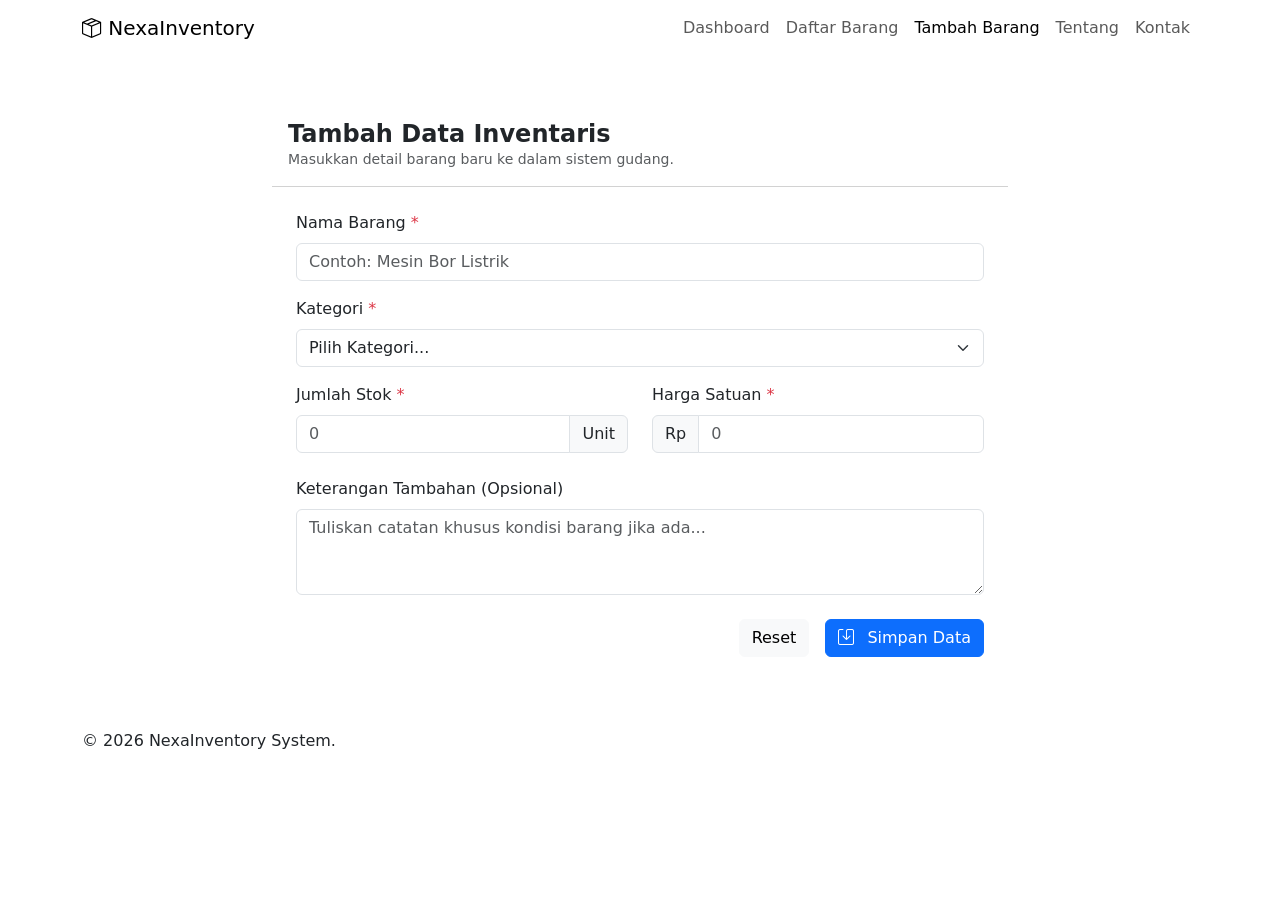
==== add-item.html @ 8f4d726e "Merge pull request #1 from Ihsanurdin/main menambahkan add-item.html dan items.html" ====
<!DOCTYPE html>
<html lang="id">
<head>
    <meta charset="UTF-8">
    <meta name="viewport" content="width=device-width, initial-scale=1.0">
    <title>Tambah Barang - Sistem Inventaris</title>
    <link href="https://cdn.jsdelivr.net/npm/bootstrap@5.3.2/dist/css/bootstrap.min.css" rel="stylesheet">
    <link rel="stylesheet" href="https://cdn.jsdelivr.net/npm/bootstrap-icons@1.11.1/font/bootstrap-icons.css">
    <link rel="stylesheet" href="css/style.css">
</head>
<body>

    <!-- Navbar -->
    <nav class="navbar navbar-expand-lg sticky-top">
        <div class="container">
            <a class="navbar-brand" href="index.html">
                <i class="bi bi-box-seam text-indigo"></i> NexaInventory
            </a>
            <button class="navbar-toggler" type="button" data-bs-toggle="collapse" data-bs-target="#navbarNav">
                <span class="navbar-toggler-icon"></span>
            </button>
            <div class="collapse navbar-collapse" id="navbarNav">
                <ul class="navbar-nav ms-auto">
                    <li class="nav-item">
                        <a class="nav-link" href="index.html">Dashboard</a>
                    </li>
                    <li class="nav-item">
                        <a class="nav-link" href="items.html">Daftar Barang</a>
                    </li>
                    <li class="nav-item">
                        <a class="nav-link active" href="add-item.html">Tambah Barang</a>
                    </li>
                    <li class="nav-item">
                        <a class="nav-link" href="about.html">Tentang</a>
                    </li>
                    <li class="nav-item">
                        <a class="nav-link" href="contact.html">Kontak</a>
                    </li>
                </ul>
            </div>
        </div>
    </nav>

    <!-- Main Content -->
    <main class="container my-5 animate-fade-in">
        <div class="row justify-content-center">
            <div class="col-md-8">
                
                <!-- JS Alert Container -->
                <div id="alertContainer"></div>

                <div class="card border-0">
                    <div class="card-header bg-transparent py-3">
                        <h4 class="mb-0 fw-bold">Tambah Data Inventaris</h4>
                        <p class="text-muted mb-0 small">Masukkan detail barang baru ke dalam sistem gudang.</p>
                    </div>
                    <div class="card-body p-4">
                        <!-- ELEMEN HTML: FORM -->
                        <form id="addItemForm" novalidate>
                            <div class="mb-3">
                                <label for="itemName" class="form-label">Nama Barang <span class="text-danger">*</span></label>
                                <input type="text" class="form-control" id="itemName" placeholder="Contoh: Mesin Bor Listrik">
                            </div>
                            
                            <div class="mb-3">
                                <label for="itemCategory" class="form-label">Kategori <span class="text-danger">*</span></label>
                                <select class="form-select" id="itemCategory">
                                    <option value="" selected disabled>Pilih Kategori...</option>
                                    <option value="Elektronik">Elektronik</option>
                                    <option value="Perabotan">Perabotan</option>
                                    <option value="Perkakas">Perkakas</option>
                                    <option value="Lainnya">Lainnya</option>
                                </select>
                            </div>

                            <div class="row mb-4">
                                <div class="col-md-6">
                                    <label for="itemStock" class="form-label">Jumlah Stok <span class="text-danger">*</span></label>
                                    <div class="input-group">
                                        <input type="number" class="form-control" id="itemStock" placeholder="0" min="0">
                                        <span class="input-group-text">Unit</span>
                                    </div>
                                </div>
                                <div class="col-md-6">
                                    <label for="itemPrice" class="form-label">Harga Satuan <span class="text-danger">*</span></label>
                                    <div class="input-group">
                                        <span class="input-group-text">Rp</span>
                                        <input type="number" class="form-control" id="itemPrice" placeholder="0" min="1">
                                    </div>
                                </div>
                            </div>
                            
                            <div class="mb-4">
                                <label for="itemNotes" class="form-label">Keterangan Tambahan (Opsional)</label>
                                <textarea class="form-control" id="itemNotes" rows="3" placeholder="Tuliskan catatan khusus kondisi barang jika ada..."></textarea>
                            </div>

                            <div class="d-grid gap-2 d-md-flex justify-content-md-end">
                                <button type="reset" class="btn btn-light me-md-2">Reset</button>
                                <button type="submit" class="btn btn-primary"><i class="bi bi-save me-2"></i> Simpan Data</button>
                            </div>
                        </form>
                    </div>
                </div>
            </div>
        </div>
    </main>

    <!-- Footer -->
    <footer>
        <div class="container">
            <p class="mb-0">© 2026 NexaInventory System.</p>
        </div>
    </footer>

    <script src="https://cdn.jsdelivr.net/npm/bootstrap@5.3.2/dist/js/bootstrap.bundle.min.js"></script>
    <script src="js/script.js"></script>
</body>
</html>
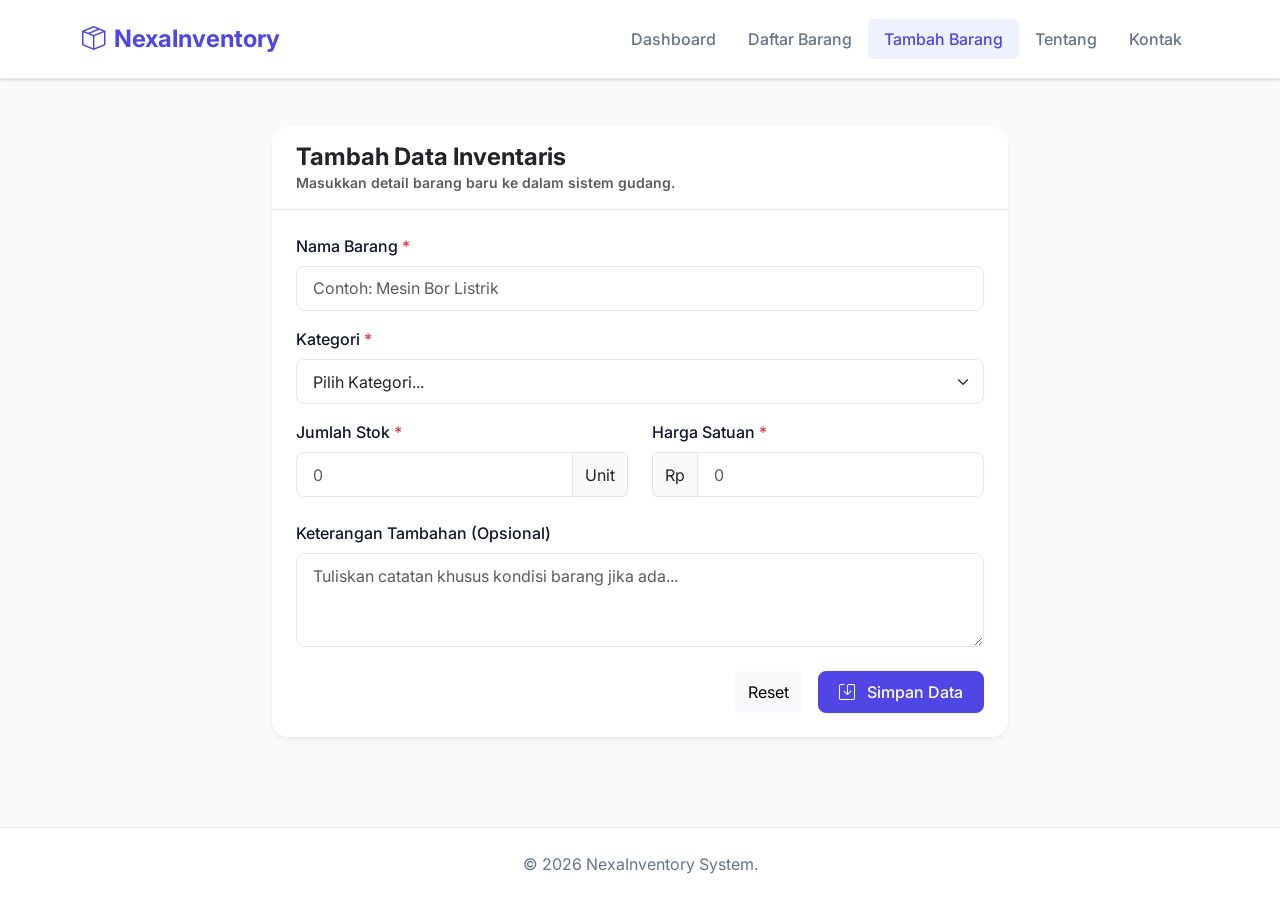
==== commit 3e122ac4: "fix bug" ====
--- a/add-item.html
+++ b/add-item.html
@@ -43,12 +43,10 @@
 
     <!-- Main Content -->
     <main class="container my-5 animate-fade-in">
+        <!-- JS Alert Container -->
+        <div id="alertContainer"></div>
         <div class="row justify-content-center">
             <div class="col-md-8">
-                
-                <!-- JS Alert Container -->
-                <div id="alertContainer"></div>
-
                 <div class="card border-0">
                     <div class="card-header bg-transparent py-3">
                         <h4 class="mb-0 fw-bold">Tambah Data Inventaris</h4>
--- a/css/style.css
+++ b/css/style.css
@@ -0,0 +1,266 @@
+/* Google Fonts: Inter */
+@import url('https://fonts.googleapis.com/css2?family=Inter:wght@300;400;500;600;700&display=swap');
+
+:root {
+  --primary-color: #4F46E5; /* Indigo */
+  --primary-hover: #4338CA;
+  --bg-color: #F8FAFC; /* Slate 50 */
+  --card-bg: #FFFFFF;
+  --text-main: #0F172A; /* Slate 900 */
+  --text-muted: #64748B; /* Slate 500 */
+  --border-color: #E2E8F0;
+  --success: #10B981;
+  --danger: #EF4444;
+}
+
+body {
+  font-family: 'Inter', sans-serif;
+  background-color: var(--bg-color);
+  color: var(--text-main);
+  min-height: 100vh;
+  display: flex;
+  flex-direction: column;
+}
+
+/* Navbar Customization */
+.navbar {
+  background-color: var(--card-bg) !important;
+  box-shadow: 0 1px 3px 0 rgba(0, 0, 0, 0.1), 0 1px 2px 0 rgba(0, 0, 0, 0.06);
+  border-bottom: 1px solid var(--border-color);
+  padding: 1rem 0;
+}
+
+.navbar-brand {
+  font-weight: 700;
+  color: var(--primary-color) !important;
+  font-size: 1.5rem;
+  display: flex;
+  align-items: center;
+  gap: 0.5rem;
+}
+
+.nav-link {
+  font-weight: 500;
+  color: var(--text-muted) !important;
+  transition: all 0.3s ease;
+  padding: 0.5rem 1rem !important;
+  border-radius: 0.375rem;
+}
+
+.nav-link:hover, .nav-link.active {
+  color: var(--primary-color) !important;
+  background-color: #EEF2FF;
+}
+
+/* Card Styling for glass/modern feel */
+.card {
+  border: 1px solid var(--border-color);
+  border-radius: 1rem;
+  box-shadow: 0 4px 6px -1px rgba(0, 0, 0, 0.05), 0 2px 4px -1px rgba(0, 0, 0, 0.03);
+  background-color: var(--card-bg);
+  transition: transform 0.2s ease, box-shadow 0.2s ease;
+  overflow: hidden;
+}
+
+.card:hover {
+  transform: translateY(-2px);
+  box-shadow: 0 10px 15px -3px rgba(0, 0, 0, 0.1), 0 4px 6px -2px rgba(0, 0, 0, 0.05);
+}
+
+.card-header {
+  background-color: transparent;
+  border-bottom: 1px solid var(--border-color);
+  font-weight: 600;
+  padding: 1.25rem 1.5rem;
+}
+
+/* Button Customization */
+.btn-primary {
+  background-color: var(--primary-color);
+  border-color: var(--primary-color);
+  font-weight: 500;
+  padding: 0.5rem 1.25rem;
+  border-radius: 0.5rem;
+  box-shadow: 0 1px 2px 0 rgba(0, 0, 0, 0.05);
+  transition: all 0.2s;
+}
+
+.btn-primary:hover {
+  background-color: var(--primary-hover);
+  border-color: var(--primary-hover);
+  transform: translateY(-1px);
+}
+
+/* Table Customization */
+.table {
+  color: var(--text-main);
+  margin-bottom: 0;
+}
+.table th {
+  background-color: #F1F5F9;
+  font-weight: 600;
+  text-transform: uppercase;
+  font-size: 0.75rem;
+  letter-spacing: 0.05em;
+  color: var(--text-muted);
+  border-bottom: none;
+  padding: 1rem;
+}
+.table td {
+  padding: 1rem;
+  vertical-align: middle;
+  border-bottom: 1px solid var(--border-color);
+}
+.table tbody tr {
+  transition: background-color 0.2s;
+}
+.table tbody tr:hover {
+  background-color: #F8FAFC;
+}
+
+/* Badge Status */
+.badge {
+  padding: 0.4em 0.8em;
+  border-radius: 9999px;
+  font-weight: 500;
+}
+.badge-success { background-color: #D1FAE5; color: #065F46; }
+.badge-warning { background-color: #FEF3C7; color: #92400E; }
+.badge-danger { background-color: #FEE2E2; color: #991B1B; }
+
+/* Dashboard Hero */
+.hero-img {
+  width: 100%;
+  height: 300px;
+  object-fit: cover;
+  border-radius: 1rem;
+  margin-bottom: 2rem;
+  box-shadow: 0 10px 15px -3px rgba(0, 0, 0, 0.1);
+}
+
+/* Video Wrapper */
+.video-wrapper {
+  position: relative;
+  padding-bottom: 56.25%; /* 16:9 aspect ratio */
+  height: 0;
+  border-radius: 1rem;
+  overflow: hidden;
+  box-shadow: 0 10px 15px -3px rgba(0, 0, 0, 0.1);
+}
+.video-wrapper iframe, .video-wrapper video {
+  position: absolute;
+  top: 0;
+  left: 0;
+  width: 100%;
+  height: 100%;
+}
+
+/* Form Controls */
+.form-control, .form-select {
+  border: 1px solid var(--border-color);
+  border-radius: 0.5rem;
+  padding: 0.6rem 1rem;
+  transition: border-color 0.15s ease-in-out, box-shadow 0.15s ease-in-out;
+}
+.form-control:focus, .form-select:focus {
+  border-color: var(--primary-color);
+  box-shadow: 0 0 0 0.25rem rgba(79, 70, 229, 0.25);
+}
+.form-label {
+  font-weight: 500;
+  color: var(--text-main);
+}
+
+/* Main Content Wrapper */
+main {
+  flex-grow: 1;
+}
+
+/* Footer */
+footer {
+  background-color: #FFFFFF;
+  border-top: 1px solid var(--border-color);
+  padding: 1.5rem 0;
+  color: var(--text-muted);
+  text-align: center;
+  margin-top: auto;
+}
+
+/* Utilities */
+.text-indigo { color: var(--primary-color); }
+.bg-indigo-light { background-color: #EEF2FF; }
+
+/* Micro Animation */
+@keyframes fadeIn {
+  from { opacity: 0; transform: translateY(10px); }
+  to { opacity: 1; transform: translateY(0); }
+}
+
+.animate-fade-in {
+  animation: fadeIn 0.4s ease-out forwards;
+}
+
+/* Custom Premium Alert Styling */
+.custom-alert {
+  display: flex;
+  align-items: center;
+  gap: 1rem;
+  padding: 1rem 1.25rem;
+  border-radius: 0.75rem;
+  border: 1px solid transparent;
+  box-shadow: 0 10px 15px -3px rgba(0, 0, 0, 0.05), 0 4px 6px -2px rgba(0, 0, 0, 0.02);
+  margin-bottom: 1.5rem;
+  position: relative;
+  overflow: hidden;
+  animation: slideDownFadeIn 0.3s cubic-bezier(0.16, 1, 0.3, 1) forwards;
+}
+
+@keyframes slideDownFadeIn {
+  from {
+    opacity: 0;
+    transform: translateY(-20px);
+  }
+  to {
+    opacity: 1;
+    transform: translateY(0);
+  }
+}
+
+.custom-alert-success {
+  background-color: #ECFDF5;
+  border-color: #A7F3D0;
+  color: #065F46;
+}
+
+.custom-alert-danger {
+  background-color: #FEF2F2;
+  border-color: #FECACA;
+  color: #991B1B;
+}
+
+.custom-alert .alert-icon {
+  font-size: 1.5rem;
+  flex-shrink: 0;
+}
+
+.custom-alert .alert-content {
+  flex-grow: 1;
+}
+
+.custom-alert .btn-close-custom {
+  background: transparent;
+  border: none;
+  font-size: 1.25rem;
+  color: currentColor;
+  opacity: 0.5;
+  transition: opacity 0.2s;
+  cursor: pointer;
+  padding: 0;
+  display: flex;
+  align-items: center;
+  justify-content: center;
+}
+
+.custom-alert .btn-close-custom:hover {
+  opacity: 1;
+}
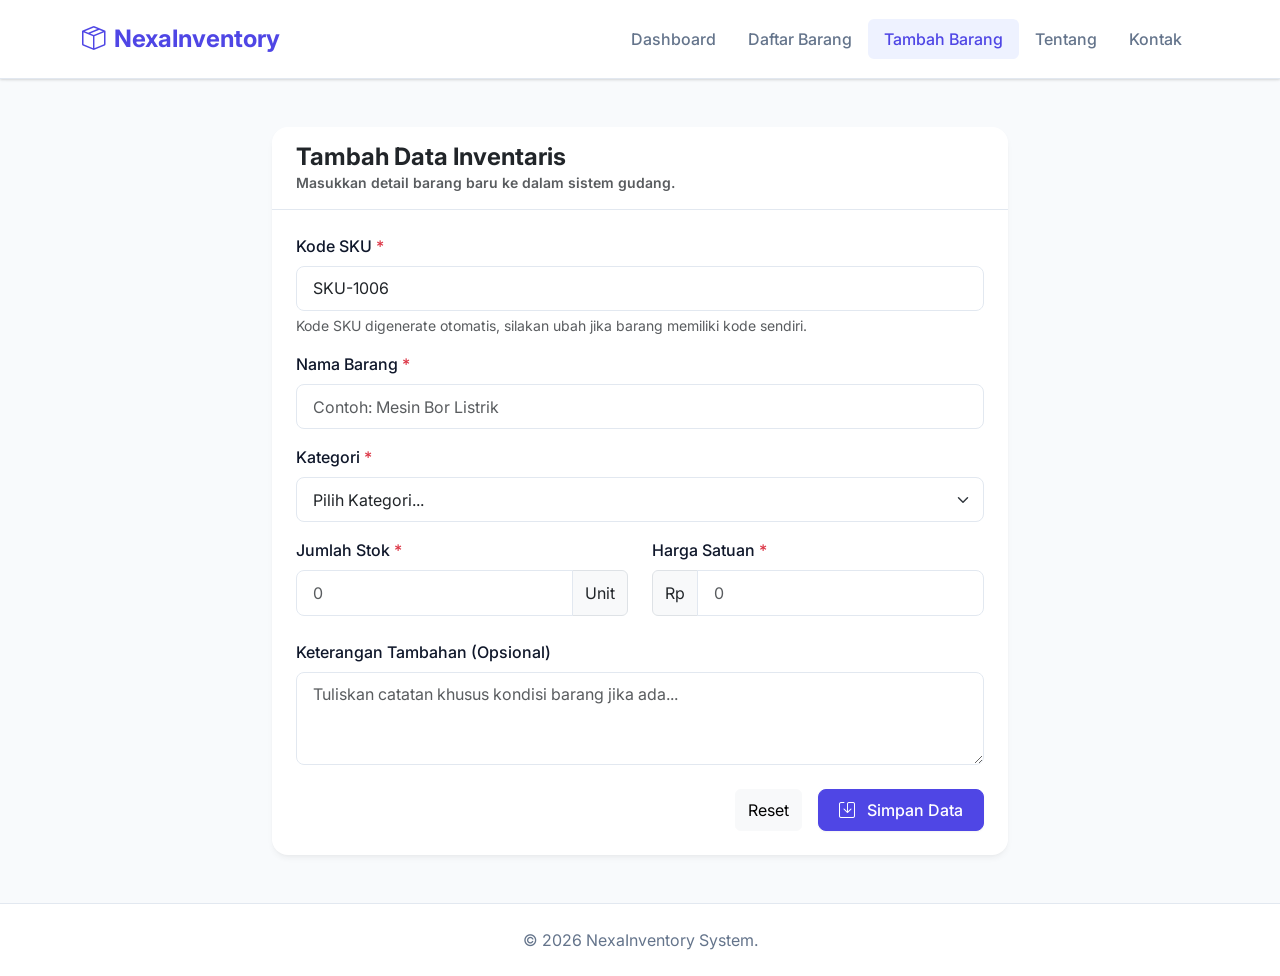
==== commit 26b0a9f0: "menaambahkan fitur sorting" ====
--- a/add-item.html
+++ b/add-item.html
@@ -55,6 +55,12 @@
                     <div class="card-body p-4">
                         <!-- ELEMEN HTML: FORM -->
                         <form id="addItemForm" novalidate>
+                            <div class="mb-3">
+                                <label for="itemSku" class="form-label">Kode SKU <span class="text-danger">*</span></label>
+                                <input type="text" class="form-control" id="itemSku" placeholder="Contoh: SKU-1001">
+                                <div class="form-text">Kode SKU digenerate otomatis, silakan ubah jika barang memiliki kode sendiri.</div>
+                            </div>
+                            
                             <div class="mb-3">
                                 <label for="itemName" class="form-label">Nama Barang <span class="text-danger">*</span></label>
                                 <input type="text" class="form-control" id="itemName" placeholder="Contoh: Mesin Bor Listrik">
